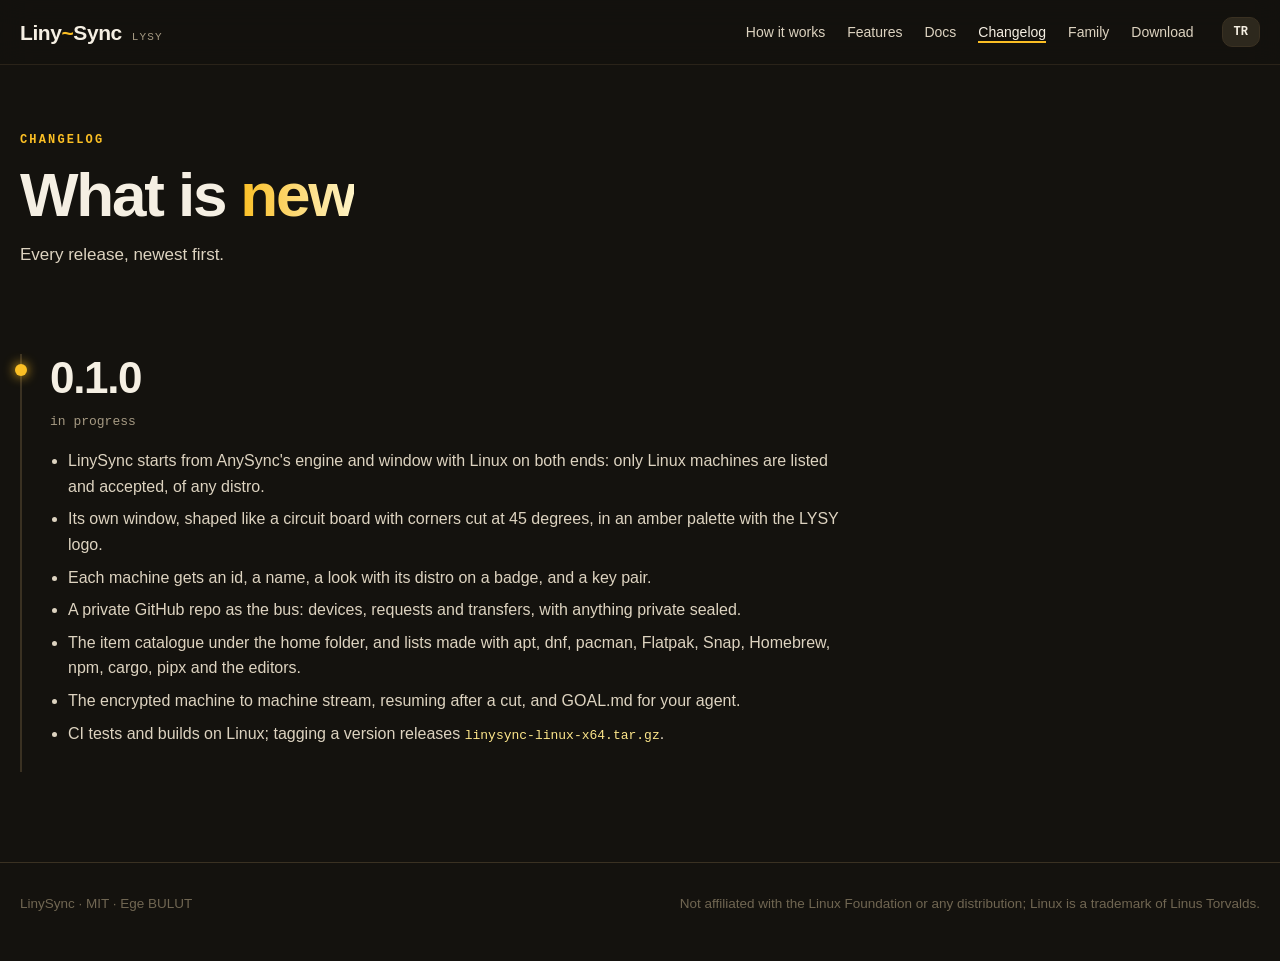
==== site/changelog/index.html @ 2f1fe0bf "Site: LinySync site with the app renders, EN and TR Landing, features, docs, changelog and download " ====
<!doctype html>
<html lang="en">
<head>
<meta charset="utf-8">
<meta name="viewport" content="width=device-width, initial-scale=1">
<title>Changelog · LinySync</title>
<meta name="description" content="Every LinySync release and what changed, newest first.">
<link rel="canonical" href="https://linysync.vercel.app/changelog/">
<meta property="og:type" content="website">
<meta property="og:site_name" content="LinySync">
<meta property="og:url" content="https://linysync.vercel.app/changelog/">
<meta property="og:title" content="Changelog · LinySync">
<meta property="og:description" content="Every LinySync release and what changed, newest first.">
<meta property="og:image" content="https://linysync.vercel.app/og.png">
<meta property="og:image:width" content="1200">
<meta property="og:image:height" content="630">
<meta property="og:locale" content="en_US">
<meta name="twitter:card" content="summary_large_image">
<meta name="twitter:title" content="Changelog · LinySync">
<meta name="twitter:description" content="Every LinySync release and what changed, newest first.">
<meta name="twitter:image" content="https://linysync.vercel.app/og.png">
<meta name="theme-color" content="#14120e">
<link rel="alternate" hreflang="en" href="https://linysync.vercel.app/changelog/">
<link rel="alternate" hreflang="tr" href="https://linysync.vercel.app/tr/changelog/">
<link rel="alternate" hreflang="x-default" href="https://linysync.vercel.app/changelog/">
<link rel="icon" href="data:image/svg+xml,%3Csvg xmlns='http://www.w3.org/2000/svg' viewBox='0 0 32 32'%3E%3Crect width='32' height='32' rx='8' fill='%2314120e'/%3E%3Cpath d='M4 23H12V14H20V9H25' fill='none' stroke='%23fbbf24' stroke-width='3' stroke-linejoin='round'/%3E%3Ccircle cx='26' cy='9' r='3' fill='%2314120e' stroke='%23fef3c7' stroke-width='2'/%3E%3C/svg%3E">
<link rel="stylesheet" href="../site.css">
</head>
<body>

<nav>
  <div class="wrap">
    <a class="brand" href="../"><span>Liny<b>~</b>Sync</span> <small>LYSY</small></a>
    <div class="links">
      <a href="../#how" class="opt">How it works</a>
      <a href="../features/">Features</a>
      <a href="../docs/">Docs</a>
      <a href="../changelog/" class="opt on">Changelog</a>
      <a href="../#family" class="opt">Family</a>
      <a href="../download/">Download</a>
    </div>
    <a class="btn lang" id="lang" href="../tr/changelog/" hreflang="tr" aria-label="Türkçe">TR</a>
  </div>
</nav>

<header class="page-head">
  <div class="wrap">
    <span class="caps">Changelog</span>
    <h1>What is <em>new</em></h1>
    <p class="sub">Every release, newest first.</p>
  </div>
</header>

<section>
  <div class="wrap">
    <div class="release reveal">
      <h2>0.1.0</h2>
      <span class="date">in progress</span>
      <ul><li>LinySync starts from AnySync's engine and window with Linux on both ends: only Linux machines are listed and accepted, of any distro.</li><li>Its own window, shaped like a circuit board with corners cut at 45 degrees, in an amber palette with the LYSY logo.</li><li>Each machine gets an id, a name, a look with its distro on a badge, and a key pair.</li><li>A private GitHub repo as the bus: devices, requests and transfers, with anything private sealed.</li><li>The item catalogue under the home folder, and lists made with apt, dnf, pacman, Flatpak, Snap, Homebrew, npm, cargo, pipx and the editors.</li><li>The encrypted machine to machine stream, resuming after a cut, and GOAL.md for your agent.</li><li>CI tests and builds on Linux; tagging a version releases <code>linysync-linux-x64.tar.gz</code>.</li></ul>
    </div>
  </div>
</section>

<footer>
  <div class="wrap">
    <span>LinySync · MIT · Ege BULUT</span>
    <span>Not affiliated with the Linux Foundation or any distribution; Linux is a trademark of Linus Torvalds.</span>
  </div>
</footer>

<script src="../site.js"></script>
</body>
</html>
---- site/site.css ----
:root {
  --bg: #14120e; --bg2: #1b1813; --panel: #221e16; --panel2: #2d281d; --edge: #3a3122; --violet: #7a6640; --lilac: #fde68a; --red: #b45309; --red2: #fbbf24; --a3: #fef3c7; --on-red: #ffffff; --ink: #f5efe3; --soft: #ddd3c0; --muted: #a69a83; --dim: #706652; --ok: #a3e635; --warn: #fca5a5;
  --mono: ui-monospace, "SF Mono", "JetBrains Mono", "Cascadia Mono", Menlo, Consolas, monospace;
  --sans: Inter, ui-sans-serif, -apple-system, BlinkMacSystemFont, "Segoe UI", Roboto, Helvetica, Arial, sans-serif;
  --wrap: min(1240px, calc(100vw - 32px));
}
* { box-sizing: border-box; }
html { scroll-behavior: smooth; }
body { margin: 0; background: var(--bg); color: var(--ink); font: 16px/1.6 var(--sans); overflow-x: hidden; }
a { color: inherit; }
img { height: auto; }
.wrap { width: var(--wrap); margin: 0 auto; }
.caps { font: 700 12px/1 var(--mono); letter-spacing: .18em; text-transform: uppercase; color: var(--red2); }

/* nav */
nav { position: sticky; top: 0; z-index: 20; backdrop-filter: blur(14px); background: color-mix(in srgb, var(--bg) 74%, transparent); border-bottom: 1px solid color-mix(in srgb, var(--edge) 60%, transparent); }
nav .wrap { display: flex; align-items: center; gap: 28px; height: 64px; }
.brand { font: 800 21px/1 var(--sans); text-decoration: none; letter-spacing: -.02em; display: flex; align-items: baseline; gap: 10px; flex: none; }
.brand b { color: var(--red2); font-weight: 800; }
.brand small { font: 500 11px var(--mono); color: var(--muted); letter-spacing: .1em; }
nav .links { display: flex; gap: 22px; margin-left: auto; font-size: 14px; color: var(--soft); min-width: 0; overflow-x: auto; white-space: nowrap; scrollbar-width: none; }
nav .links::-webkit-scrollbar { display: none; }
nav .links a { text-decoration: none; }
nav .links a:hover { color: var(--ink); }
nav .links a.on { color: var(--ink); box-shadow: inset 0 -2px 0 var(--red2); }
.btn { display: inline-flex; align-items: center; gap: 8px; padding: 10px 16px; border-radius: 10px; font: 600 14px var(--sans); text-decoration: none; border: 1px solid var(--edge); background: var(--panel2); color: var(--ink); cursor: pointer; transition: background .2s, transform .2s; }
.btn:hover { background: var(--edge); transform: translateY(-1px); }
.btn.red { background: var(--red); border-color: var(--red); color: var(--on-red); }
.btn.red:hover { background: var(--red2); border-color: var(--red2); }
.lang { padding: 7px 11px; font: 700 12px var(--mono); flex: none; }

/* hero */
.hero { position: relative; padding: 56px 0 40px; overflow: hidden; }
.hero svg.bg { position: absolute; inset: 0; width: 100%; height: 100%; pointer-events: none; }
@keyframes flow { from { stroke-dashoffset: 2600; } to { stroke-dashoffset: 0; } }
.hero::after { content: ""; position: absolute; inset: 0; pointer-events: none; background: linear-gradient(90deg, color-mix(in srgb, var(--bg) 78%, transparent), color-mix(in srgb, var(--bg) 45%, transparent) 42%, transparent 66%); }
.hero-grid { position: relative; z-index: 1; display: grid; grid-template-columns: 1.05fr 1fr; gap: 40px; align-items: center; }
.logo { width: 100%; max-width: 640px; display: block; filter: drop-shadow(0 30px 60px color-mix(in srgb, var(--red) 22%, transparent)); border-radius: 20px; }
h1 { font: 800 clamp(36px, 5vw, 62px)/1.04 var(--sans); letter-spacing: -.035em; margin: 34px 0 18px; }
h1 em, h2 em { font-style: normal; background: linear-gradient(90deg, var(--red2), var(--a3), var(--red2)) 0 0 / 200% 100%; -webkit-background-clip: text; background-clip: text; color: transparent; animation: shift 6s linear infinite; }
@keyframes shift { to { background-position: -200% 0; } }
.lead { font-size: 18px; color: var(--soft); max-width: 560px; margin: 0 0 28px; }
.cta { display: flex; gap: 12px; flex-wrap: wrap; }
.shot { position: relative; transform: perspective(1400px) rotateY(-9deg) rotateX(4deg); animation: float 7s ease-in-out infinite; }
.shot img { width: 118%; max-width: none; margin-left: -6%; display: block; filter: drop-shadow(0 40px 70px rgba(0, 0, 0, .55)); }
@keyframes float { 0%, 100% { transform: perspective(1400px) rotateY(-9deg) rotateX(4deg) translateY(0); } 50% { transform: perspective(1400px) rotateY(-7deg) rotateX(3deg) translateY(-12px); } }
.ticker { margin-top: 30px; display: flex; gap: 22px; flex-wrap: wrap; font: 500 12px var(--mono); color: var(--dim); letter-spacing: .08em; }
.ticker b { color: var(--ok); font-weight: 700; }

/* sections */
section { padding: 90px 0; position: relative; }
section.tight { padding-top: 0; }
h2 { font: 800 clamp(30px, 3.6vw, 44px)/1.1 var(--sans); letter-spacing: -.03em; margin: 12px 0 14px; }
.sub { color: var(--soft); max-width: 680px; margin: 0 0 40px; font-size: 17px; }
.sub code, .lead code { font: 500 .88em var(--mono); color: var(--lilac); }
.divider { display: block; width: 100%; height: 70px; }
.divider path { fill: none; stroke: var(--edge); stroke-width: 1.5; stroke-linejoin: round; }
.divider .run { stroke: var(--red2); stroke-width: 2.5; stroke-dasharray: 140 3000; animation: flow 5s linear infinite; }

/* diagrams */
.stage { background: linear-gradient(180deg, var(--bg2), var(--bg)); border: 1px solid var(--edge); border-radius: 28px; padding: 28px; position: relative; overflow: hidden; }
.stage + .stage { margin-top: 26px; }
.stage-head { display: flex; align-items: baseline; gap: 14px; margin-bottom: 8px; flex-wrap: wrap; }
.stage-head h3 { font: 700 21px var(--sans); margin: 0; letter-spacing: -.01em; }
.stage-head p { margin: 0; color: var(--muted); font-size: 15px; }
.stage svg { width: 100%; height: auto; display: block; }
.node rect { fill: var(--panel); stroke: var(--edge); stroke-width: 1.5; }
.node .t { fill: var(--ink); font: 600 15px var(--sans); }
.node .s { fill: var(--muted); font: 500 12px var(--mono); }
.node.repo rect { fill: color-mix(in srgb, var(--red) 14%, var(--bg)); stroke: var(--red); stroke-width: 2; }
.node .scr { fill: var(--bg); stroke: var(--edge); stroke-width: 1.5; }
.node .ink { fill: none; stroke: var(--lilac); stroke-width: 2; stroke-linecap: round; stroke-linejoin: round; }
.wire { fill: none; stroke: var(--edge); stroke-width: 2; }
.wire.hot { stroke: url(#wireGrad); stroke-width: 2.5; stroke-dasharray: 8 10; animation: dash 1.2s linear infinite; }
@keyframes dash { to { stroke-dashoffset: -36; } }
.pkt { fill: var(--red2); filter: drop-shadow(0 0 6px var(--red2)); }
.pkt.v { fill: var(--a3); filter: drop-shadow(0 0 6px var(--a3)); }
.folder { font: 500 12.5px var(--mono); fill: var(--soft); }
.folder.on { animation: blink 3s ease-in-out infinite; }
@keyframes blink { 0%, 100% { fill: var(--soft); } 12% { fill: var(--red2); } 30% { fill: var(--soft); } }

/* steps */
.steps { display: grid; grid-template-columns: repeat(5, 1fr); gap: 14px; margin-top: 46px; position: relative; }
.step { background: var(--panel); border: 1px solid var(--edge); border-radius: 16px; padding: 16px; position: relative; z-index: 1; animation: lit 10s infinite; }
.step:nth-child(2) { animation-delay: 0s; } .step:nth-child(3) { animation-delay: 2s; } .step:nth-child(4) { animation-delay: 4s; } .step:nth-child(5) { animation-delay: 6s; } .step:nth-child(6) { animation-delay: 8s; }
@keyframes lit { 0%, 18% { z-index: 3; border-color: var(--red); box-shadow: 0 0 0 1px var(--red), 0 14px 40px color-mix(in srgb, var(--red) 28%, transparent); transform: translateY(-4px); } 24%, 100% { z-index: 1; border-color: var(--edge); box-shadow: none; transform: none; } }
.step .n { font: 700 12px var(--mono); color: var(--red2); letter-spacing: .12em; }
.step h4 { margin: 8px 0 6px; font: 700 16px var(--sans); }
.step p { margin: 0; color: var(--muted); font-size: 13.5px; line-height: 1.5; }
.step .ic { width: 36px; height: 36px; border-radius: 10px; background: var(--panel2); display: grid; place-items: center; margin-bottom: 10px; }
.step .ic svg { width: 20px; height: 20px; stroke: var(--lilac); fill: none; stroke-width: 1.8; stroke-linecap: round; stroke-linejoin: round; }
.rail { position: absolute; left: 0; right: 0; top: -36px; height: 28px; z-index: 4; pointer-events: none; }
.rail svg { width: 100%; height: 28px; display: block; overflow: visible; }
.rail path { vector-effect: non-scaling-stroke; }

/* where things land */
.land { overflow-x: auto; border: 1px solid var(--edge); border-radius: 18px; margin-top: 18px; background: var(--bg); }
.land table { border-collapse: collapse; width: 100%; min-width: 760px; font-size: 14px; }
.land th, .land td { text-align: left; padding: 11px 16px; border-bottom: 1px solid var(--edge); vertical-align: top; }
.land th { font: 700 11.5px var(--mono); letter-spacing: .14em; text-transform: uppercase; color: var(--muted); background: var(--panel); }
.land tr:last-child td { border-bottom: 0; }
.land.fit table { min-width: 0; }
.land.fit td:first-child { white-space: normal; }
.land td:first-child { color: var(--ink); font-weight: 600; white-space: nowrap; }
.land code { font: 500 12.5px var(--mono); color: var(--lilac); overflow-wrap: anywhere; }
.land tbody tr { animation: row 8s infinite; }
.land tbody tr:nth-child(2) { animation-delay: 1.6s; } .land tbody tr:nth-child(3) { animation-delay: 3.2s; } .land tbody tr:nth-child(4) { animation-delay: 4.8s; } .land tbody tr:nth-child(5) { animation-delay: 6.4s; }
@keyframes row { 0%, 14% { background: color-mix(in srgb, var(--red) 12%, transparent); } 22%, 100% { background: transparent; } }

/* features */
.grid { display: grid; grid-template-columns: repeat(3, 1fr); gap: 16px; }
.card { background: var(--bg2); border: 1px solid var(--edge); border-radius: 20px; padding: 22px; position: relative; overflow: hidden; transition: border-color .25s, transform .25s; }
.card:hover { border-color: var(--violet); transform: translateY(-3px); }
.card::after { content: ""; position: absolute; right: -40px; top: -40px; width: 120px; height: 120px; border-radius: 50%; background: radial-gradient(circle, color-mix(in srgb, var(--red) 22%, transparent), transparent 70%); }
.card h3 { margin: 0 0 8px; font: 700 18px var(--sans); }
.card p { margin: 0; color: var(--muted); font-size: 14.5px; }
.card .k { font: 700 11px var(--mono); color: var(--lilac); letter-spacing: .14em; display: block; margin-bottom: 12px; }

/* gallery */
.gallery { display: grid; grid-template-columns: 1fr 1fr; gap: 18px; }
.gallery figure { margin: 0; background: radial-gradient(ellipse at 50% 40%, color-mix(in srgb, var(--red) 16%, var(--bg)), var(--bg) 70%); border: 1px solid var(--edge); border-radius: 22px; padding: 16px 6px 12px; }
.gallery img { width: 100%; display: block; }
.gallery figcaption { text-align: center; color: var(--muted); font-size: 14px; margin-top: 4px; padding: 0 10px; }

/* moves / stays, repo tree */
.split { display: grid; grid-template-columns: 1fr 1fr; gap: 26px; align-items: start; }
.cols { display: grid; grid-template-columns: 1fr 1fr; gap: 18px; }
.box { background: var(--bg2); border: 1px solid var(--edge); border-radius: 20px; padding: 22px 24px; }
.box h3 { margin: 0 0 10px; font: 700 18px var(--sans); }
.box ul { margin: 0; padding-left: 18px; color: var(--muted); font-size: 14.5px; }
.box li { margin: 7px 0; }
.box li strong { color: var(--ink); font-weight: 600; }
.box code { font: 500 13px var(--mono); color: var(--lilac); overflow-wrap: anywhere; }
.box.yes h3 { color: var(--ok); }
.box.no h3 { color: var(--warn); }
pre.tree { margin: 0; background: var(--bg2); border: 1px solid var(--edge); border-radius: 20px; padding: 22px; font: 500 13.5px/1.75 var(--mono); color: var(--soft); overflow-x: auto; }
pre.tree .c { color: var(--dim); }
pre.tree .r { color: var(--red2); }

/* download */
.dl { display: grid; grid-template-columns: repeat(auto-fit, minmax(220px, 1fr)); gap: 14px; }
.os { background: var(--bg2); border: 1px solid var(--edge); border-radius: 18px; padding: 20px; text-decoration: none; display: flex; flex-direction: column; gap: 6px; transition: border-color .2s, transform .2s; }
.os:hover { border-color: var(--red); transform: translateY(-3px); }
.os b { font: 700 17px var(--sans); }
.os span { color: var(--muted); font: 500 12.5px var(--mono); }
.os i { font-style: normal; color: var(--red2); font: 700 13px var(--sans); margin-top: 8px; }
.note { color: var(--muted); font-size: 14px; margin-top: 18px; max-width: 820px; }
.note code { font: 500 13px var(--mono); color: var(--lilac); }
footer { border-top: 1px solid var(--edge); padding: 30px 0 46px; color: var(--dim); font-size: 13.5px; }
footer .wrap { display: flex; gap: 20px; flex-wrap: wrap; justify-content: space-between; }

/* pages */
.page-head { padding: 60px 0 0; position: relative; }
.page-head h1 { margin: 12px 0 14px; }
.page-head + section { padding-top: 46px; }
.more { display: inline-block; margin-top: 26px; color: var(--red2); font-weight: 600; text-decoration: none; }
.more:hover { text-decoration: underline; }

/* feature rows */
.frow { display: grid; grid-template-columns: 1fr 1.2fr; gap: 40px; align-items: center; padding: 34px 0; border-bottom: 1px solid color-mix(in srgb, var(--edge) 50%, transparent); }
.frow:nth-child(even) > img { order: -1; }
.frow h3 { font: 800 26px/1.2 var(--sans); letter-spacing: -.02em; margin: 8px 0 10px; }
.frow p { color: var(--soft); margin: 0; }
.frow p code { font: 500 13.5px var(--mono); color: var(--lilac); }
.frow img { width: 100%; display: block; }

/* docs */
.doc { display: grid; grid-template-columns: 210px 1fr; gap: 44px; align-items: start; }
.toc { position: sticky; top: 90px; }
.toc-list { display: flex; flex-direction: column; gap: 9px; font-size: 14px; }
.toc a { color: var(--muted); text-decoration: none; }
.toc a:hover { color: var(--ink); }
.prose { max-width: 800px; color: var(--soft); min-width: 0; }
.prose h2 { color: var(--ink); font-size: 28px; margin: 50px 0 12px; scroll-margin-top: 84px; }
.prose h2:first-child { margin-top: 0; }
.prose h3 { color: var(--ink); font: 700 18px var(--sans); margin: 26px 0 8px; }
.prose code { font: 500 13.5px var(--mono); color: var(--lilac); overflow-wrap: anywhere; }
.prose pre { background: var(--bg2); border: 1px solid var(--edge); border-radius: 14px; padding: 16px 18px; overflow-x: auto; font: 500 13.5px/1.7 var(--mono); color: var(--soft); }
.prose pre code { color: inherit; overflow-wrap: normal; }
.prose table { border-collapse: collapse; width: 100%; font-size: 14.5px; }
.prose td, .prose th { border-bottom: 1px solid var(--edge); padding: 9px 10px; text-align: left; vertical-align: top; }
.prose th { color: var(--ink); }
.prose a { color: var(--red2); }
.prose li { margin: 5px 0; }

/* changelog */
.release { border-left: 2px solid var(--edge); padding: 0 0 10px 28px; position: relative; max-width: 820px; }
.release + .release { margin-top: 30px; }
.release::before { content: ""; position: absolute; left: -7px; top: 10px; width: 12px; height: 12px; border-radius: 50%; background: var(--red2); box-shadow: 0 0 12px var(--red2); }
.release h2 { margin: 0 0 4px; }
.release .date { font: 500 13px var(--mono); color: var(--muted); }
.release ul { color: var(--soft); padding-left: 18px; }
.release li { margin: 7px 0; }
.release code { font: 500 13px var(--mono); color: var(--lilac); }

.hero-grid > *, .split > *, .cols > *, .grid > *, .gallery > *, .frow > *, .doc > * { min-width: 0; }
.reveal { opacity: 0; transform: translateY(26px); transition: opacity .8s ease, transform .8s ease; }
.reveal.in { opacity: 1; transform: none; }

@media (max-width: 980px) {
  .hero::after { background: color-mix(in srgb, var(--bg) 55%, transparent); }
  .hero-grid, .split, .cols, .frow, .doc { grid-template-columns: 1fr; }
  .shot img { width: 100%; margin: 0; }
  .grid, .steps { grid-template-columns: 1fr 1fr; }
  nav .links a.opt { display: none; }
  .frow:nth-child(even) > img { order: 0; }
  .toc { position: static; }
  .toc-list { flex-direction: row; flex-wrap: wrap; gap: 8px 16px; }
}
@media (max-width: 620px) {
  .grid, .gallery, .steps { grid-template-columns: 1fr; }
  .stage { padding: 18px; border-radius: 20px; }
  section { padding: 60px 0; }
  nav .wrap { gap: 14px; }
  nav .links { gap: 14px; }
  .brand small { display: none; }
  .rail { display: none; }
  .prose table { display: block; overflow-x: auto; }
}
@media (prefers-reduced-motion: reduce) {
  *, *::before, *::after { animation: none !important; transition: none !important; }
  .reveal { opacity: 1; transform: none; }
}

/* LinySync's shape: a stepped channel and circuit traces at right angles, with vias, pins and a blinking cursor */
.l-chan { opacity: .62; }
.lo { fill: none; stroke: var(--edge); stroke-width: 112; stroke-linejoin: miter; }
.lf { fill: none; stroke: var(--bg2); stroke-width: 108; stroke-linejoin: miter; }
.lt { fill: none; stroke-linejoin: round; stroke-linecap: round; }
.lt.base { stroke: color-mix(in srgb, var(--red2) 24%, transparent); stroke-width: 1.4; }
.lt.a { stroke: var(--red2); stroke-width: 2.6; stroke-dasharray: 220 2600; animation: flow 4.8s linear infinite; }
.lt.b { stroke: var(--a3); stroke-width: 1.6; stroke-dasharray: 140 2600; animation: flow 6.2s linear infinite reverse; opacity: .75; }
.lt.c { stroke: var(--red2); stroke-width: 2; stroke-dasharray: 60 600; animation: tflow 2.4s linear infinite; }
@keyframes tflow { from { stroke-dashoffset: 660; } to { stroke-dashoffset: 0; } }
.via { fill: var(--bg); stroke: var(--red2); stroke-width: 3; }
.pin { fill: color-mix(in srgb, var(--red2) 30%, transparent); }
.pulse { fill: var(--red2); filter: drop-shadow(0 0 8px var(--red2)); }
.pulse.b { fill: var(--a3); filter: drop-shadow(0 0 6px var(--a3)); }
.cursor { fill: var(--red2); animation: blinkc 1.1s steps(1) infinite; }
@keyframes blinkc { 50% { opacity: 0; } }
@media (max-width: 980px) { .pins, .cursor { display: none; } }

/* family: one card per *ySync app, each in its own colours with its own line */
.fam { display: grid; grid-template-columns: repeat(auto-fit, minmax(168px, 1fr)); gap: 14px; }
.fm { position: relative; display: flex; flex-direction: column; gap: 4px; min-width: 0; padding: 18px 18px 64px; border-radius: 20px; text-decoration: none; color: #eef2f7; background: linear-gradient(160deg, color-mix(in srgb, var(--fa) 16%, var(--fbg)), var(--fbg) 62%); border: 1px solid var(--fe); overflow: hidden; transition: transform .25s, border-color .25s, box-shadow .25s; }
.fm:hover { transform: translateY(-4px); border-color: var(--fa); box-shadow: 0 18px 40px -20px var(--fa); }
.fm.here { border-color: var(--fa); box-shadow: inset 0 0 0 1px var(--fa); }
.fm svg { position: absolute; left: 0; bottom: 8px; width: 100%; height: 46px; overflow: visible; }
.fm .fb { fill: none; stroke: var(--fe); stroke-width: 2; vector-effect: non-scaling-stroke; }
.fm .fr { fill: none; stroke: var(--fa); stroke-width: 2.5; stroke-linecap: round; stroke-linejoin: round; vector-effect: non-scaling-stroke; stroke-dasharray: 50 700; animation: famflow 3.4s linear infinite; }
@keyframes famflow { from { stroke-dashoffset: 750; } to { stroke-dashoffset: 0; } }
.fm .fk { font: 700 11px ui-monospace, Menlo, Consolas, monospace; letter-spacing: .16em; color: var(--fa); }
.fm b { font: 800 21px/1.15 Inter, ui-sans-serif, -apple-system, "Segoe UI", Roboto, sans-serif; letter-spacing: -.02em; }
.fm b i { font-style: normal; color: var(--fa); }
.fm .fl { color: #b9c1cc; font-size: 14px; line-height: 1.4; }
.fm .fh { position: absolute; top: 15px; right: 14px; font: 700 10px ui-monospace, Menlo, Consolas, monospace; letter-spacing: .1em; text-transform: uppercase; color: var(--fbg); background: var(--fa); padding: 3px 7px; border-radius: 6px; }
@media (prefers-reduced-motion: reduce) { .fm .fr { animation: none; } }
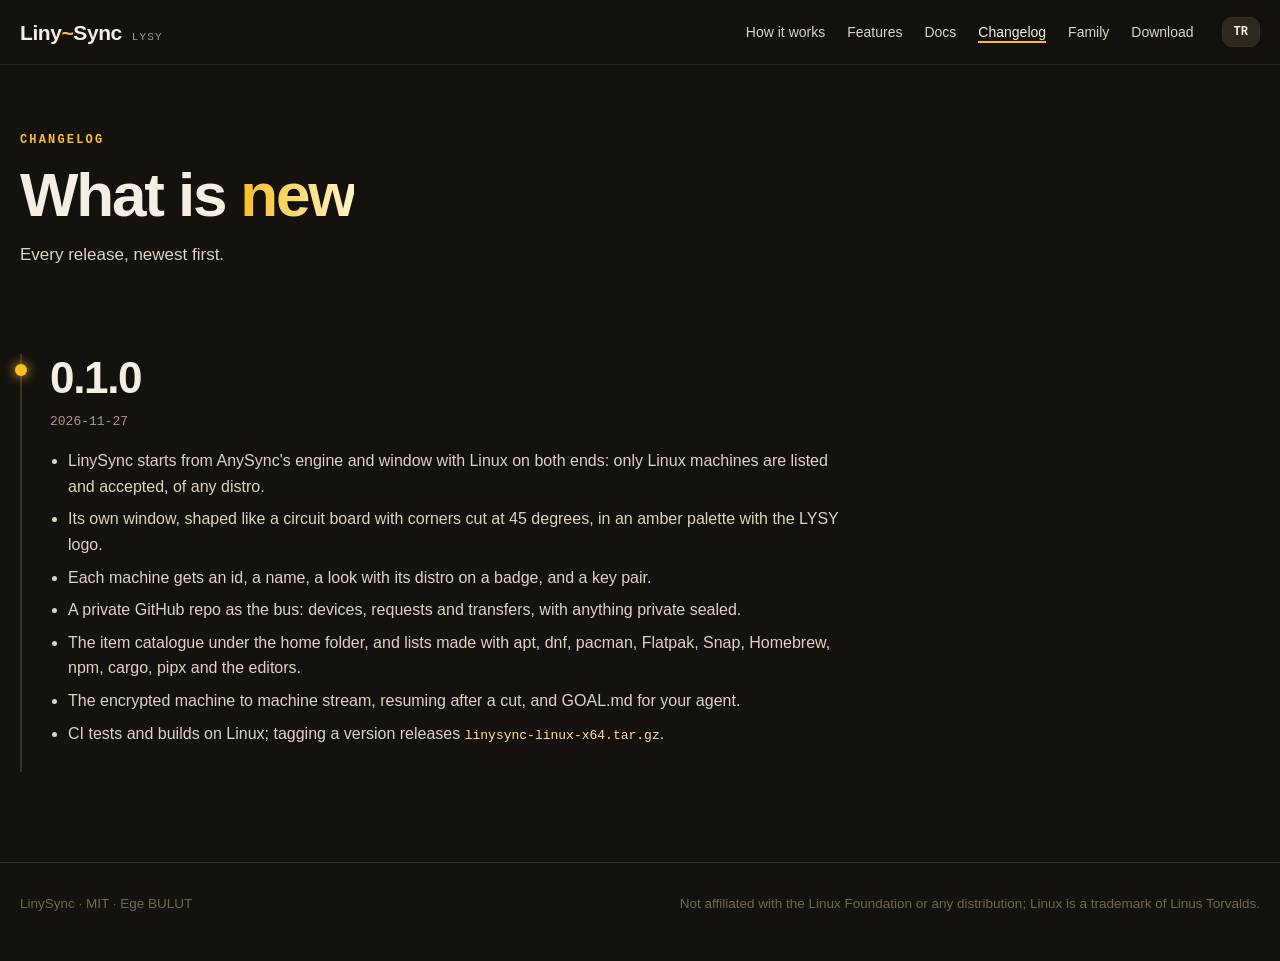
==== commit bb640686: "Site: 0.1.0 is out; the download text, docs and changelog say so" ====
--- a/site/changelog/index.html
+++ b/site/changelog/index.html
@@ -55,7 +55,7 @@
   <div class="wrap">
     <div class="release reveal">
       <h2>0.1.0</h2>
-      <span class="date">in progress</span>
+      <span class="date">2026-11-27</span>
       <ul><li>LinySync starts from AnySync's engine and window with Linux on both ends: only Linux machines are listed and accepted, of any distro.</li><li>Its own window, shaped like a circuit board with corners cut at 45 degrees, in an amber palette with the LYSY logo.</li><li>Each machine gets an id, a name, a look with its distro on a badge, and a key pair.</li><li>A private GitHub repo as the bus: devices, requests and transfers, with anything private sealed.</li><li>The item catalogue under the home folder, and lists made with apt, dnf, pacman, Flatpak, Snap, Homebrew, npm, cargo, pipx and the editors.</li><li>The encrypted machine to machine stream, resuming after a cut, and GOAL.md for your agent.</li><li>CI tests and builds on Linux; tagging a version releases <code>linysync-linux-x64.tar.gz</code>.</li></ul>
     </div>
   </div>
